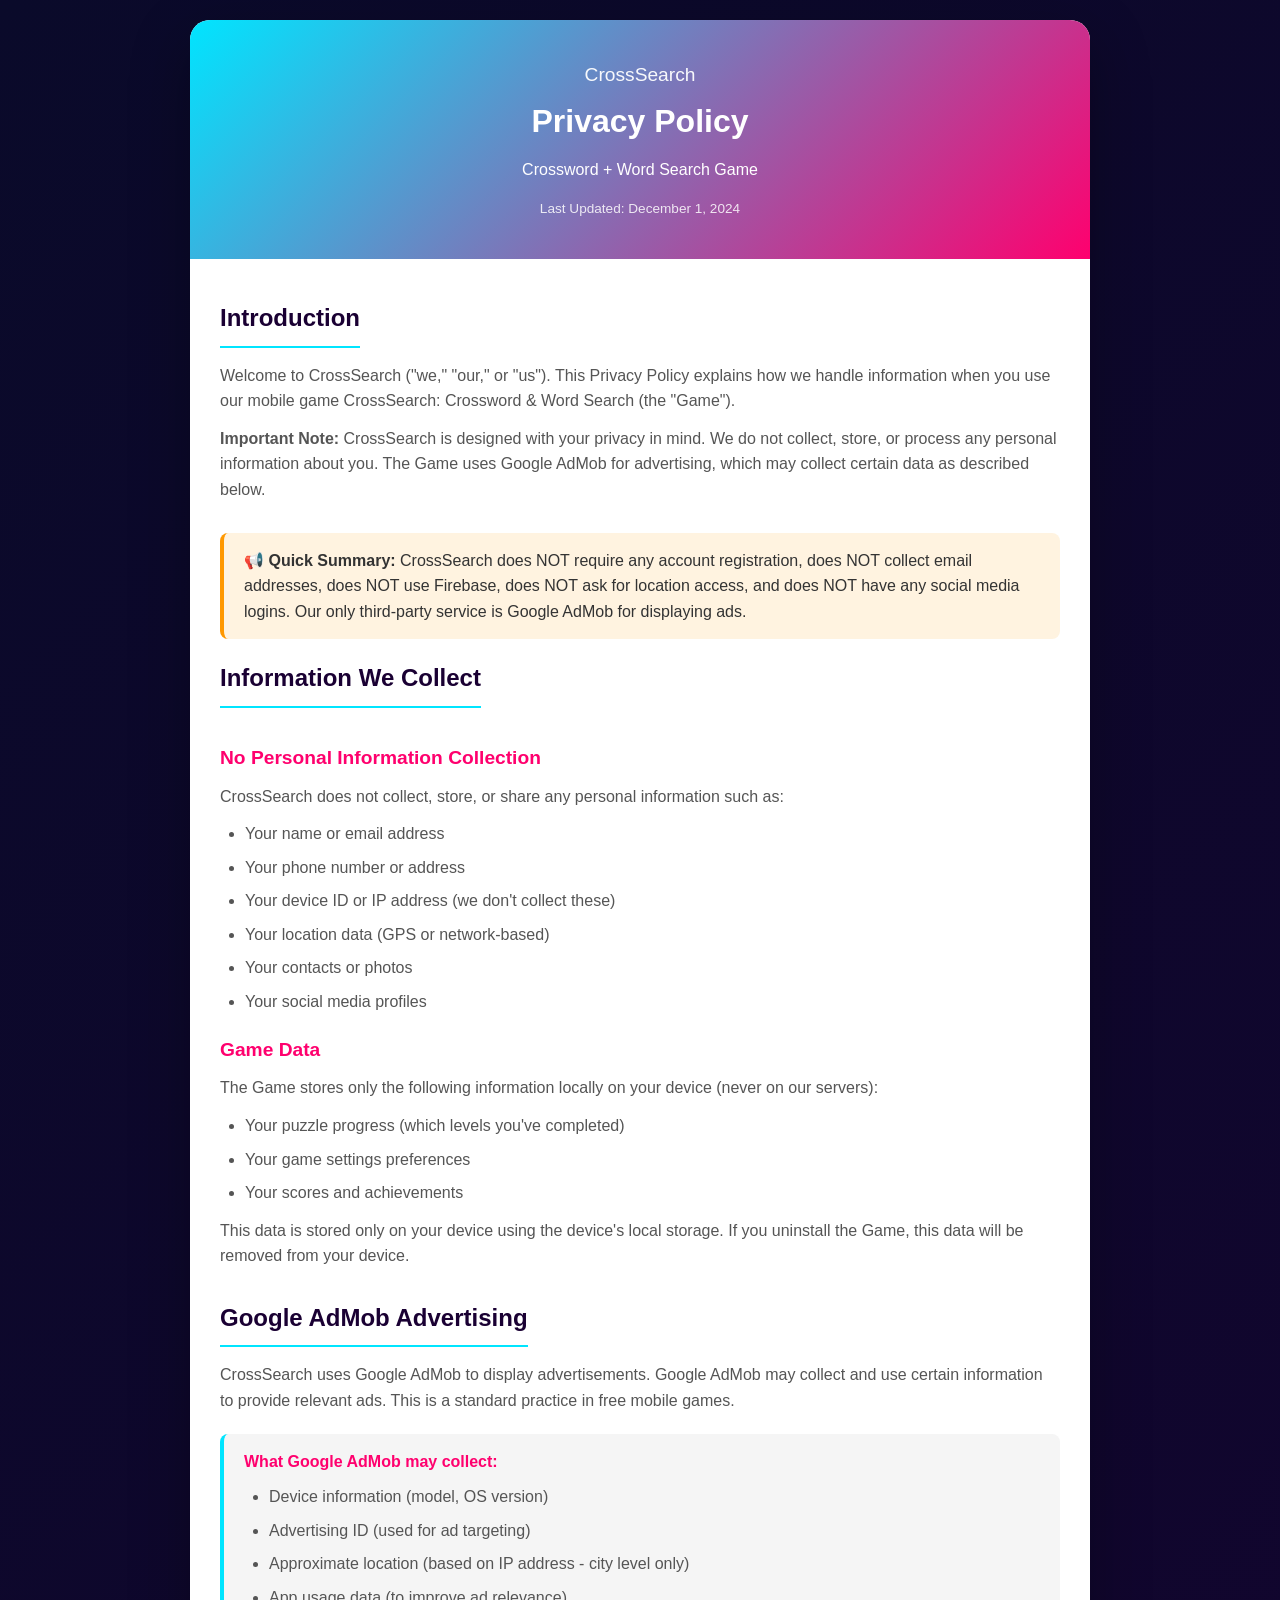
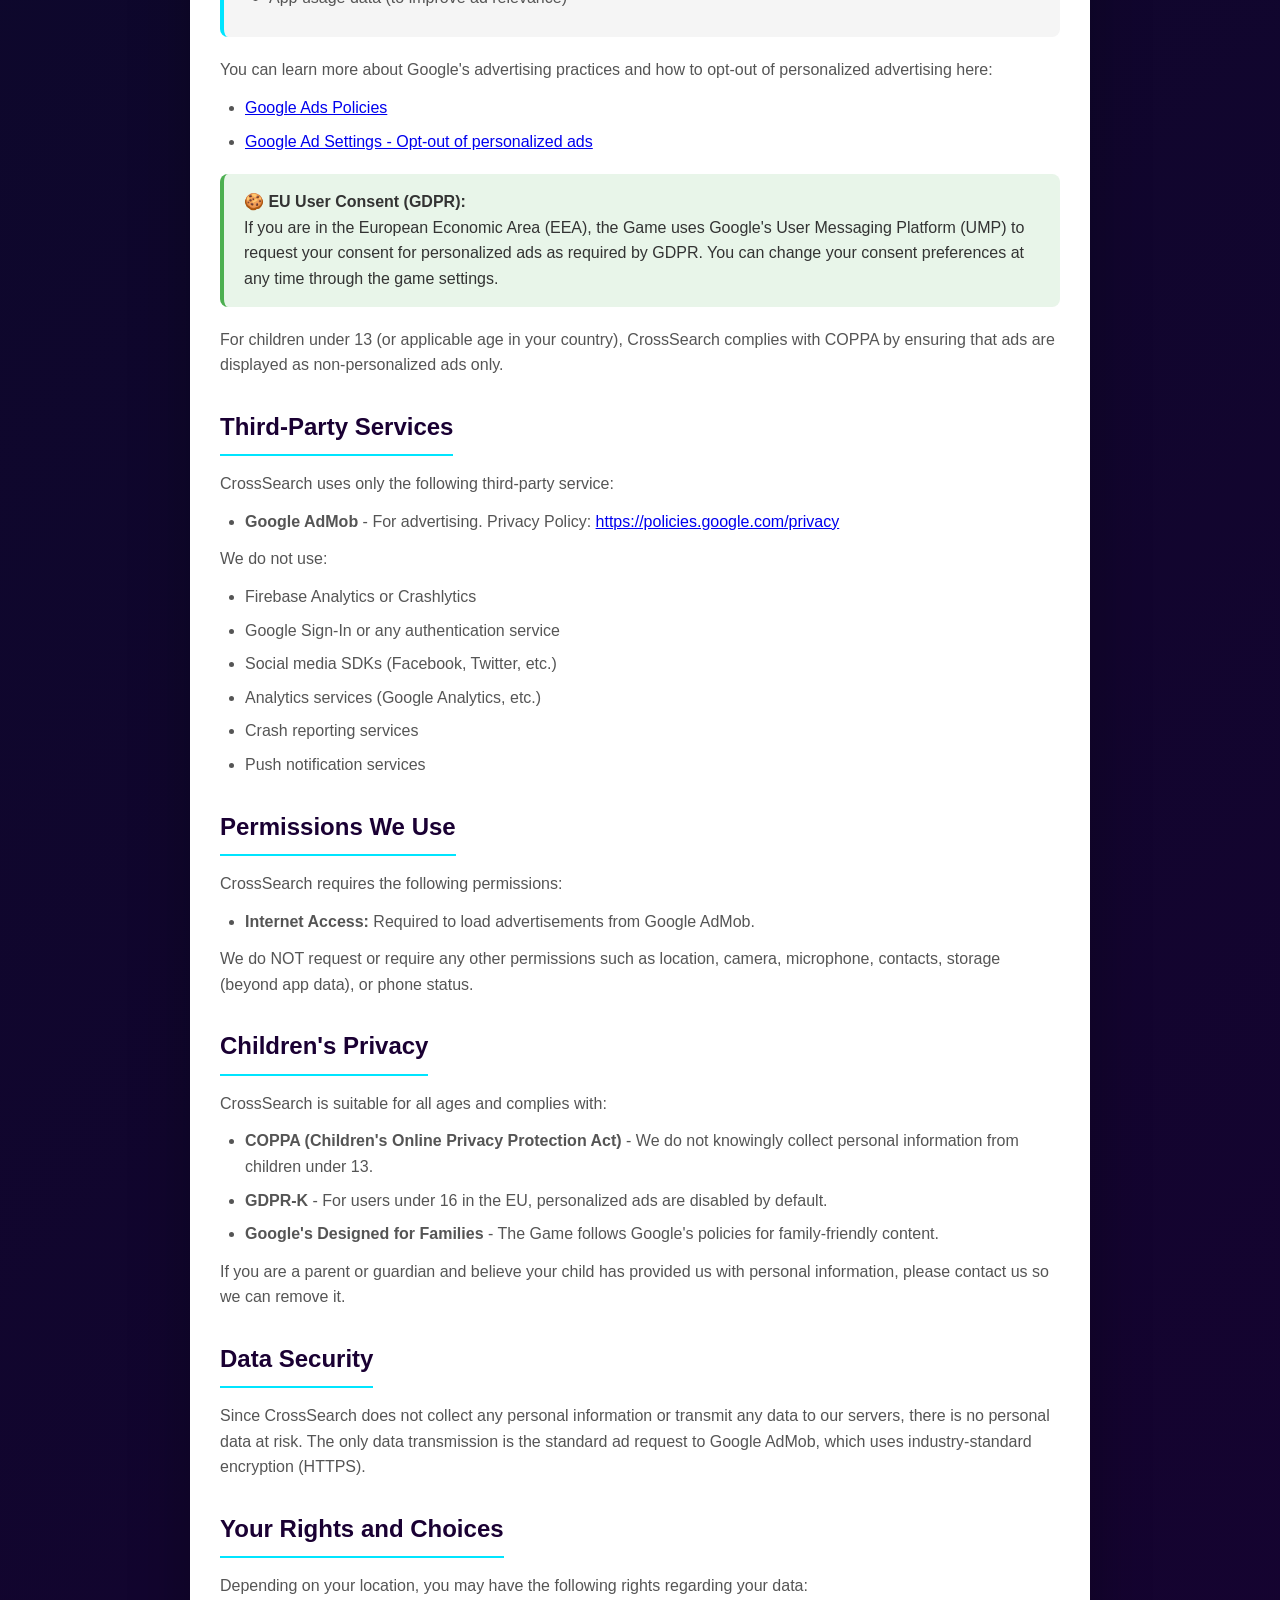
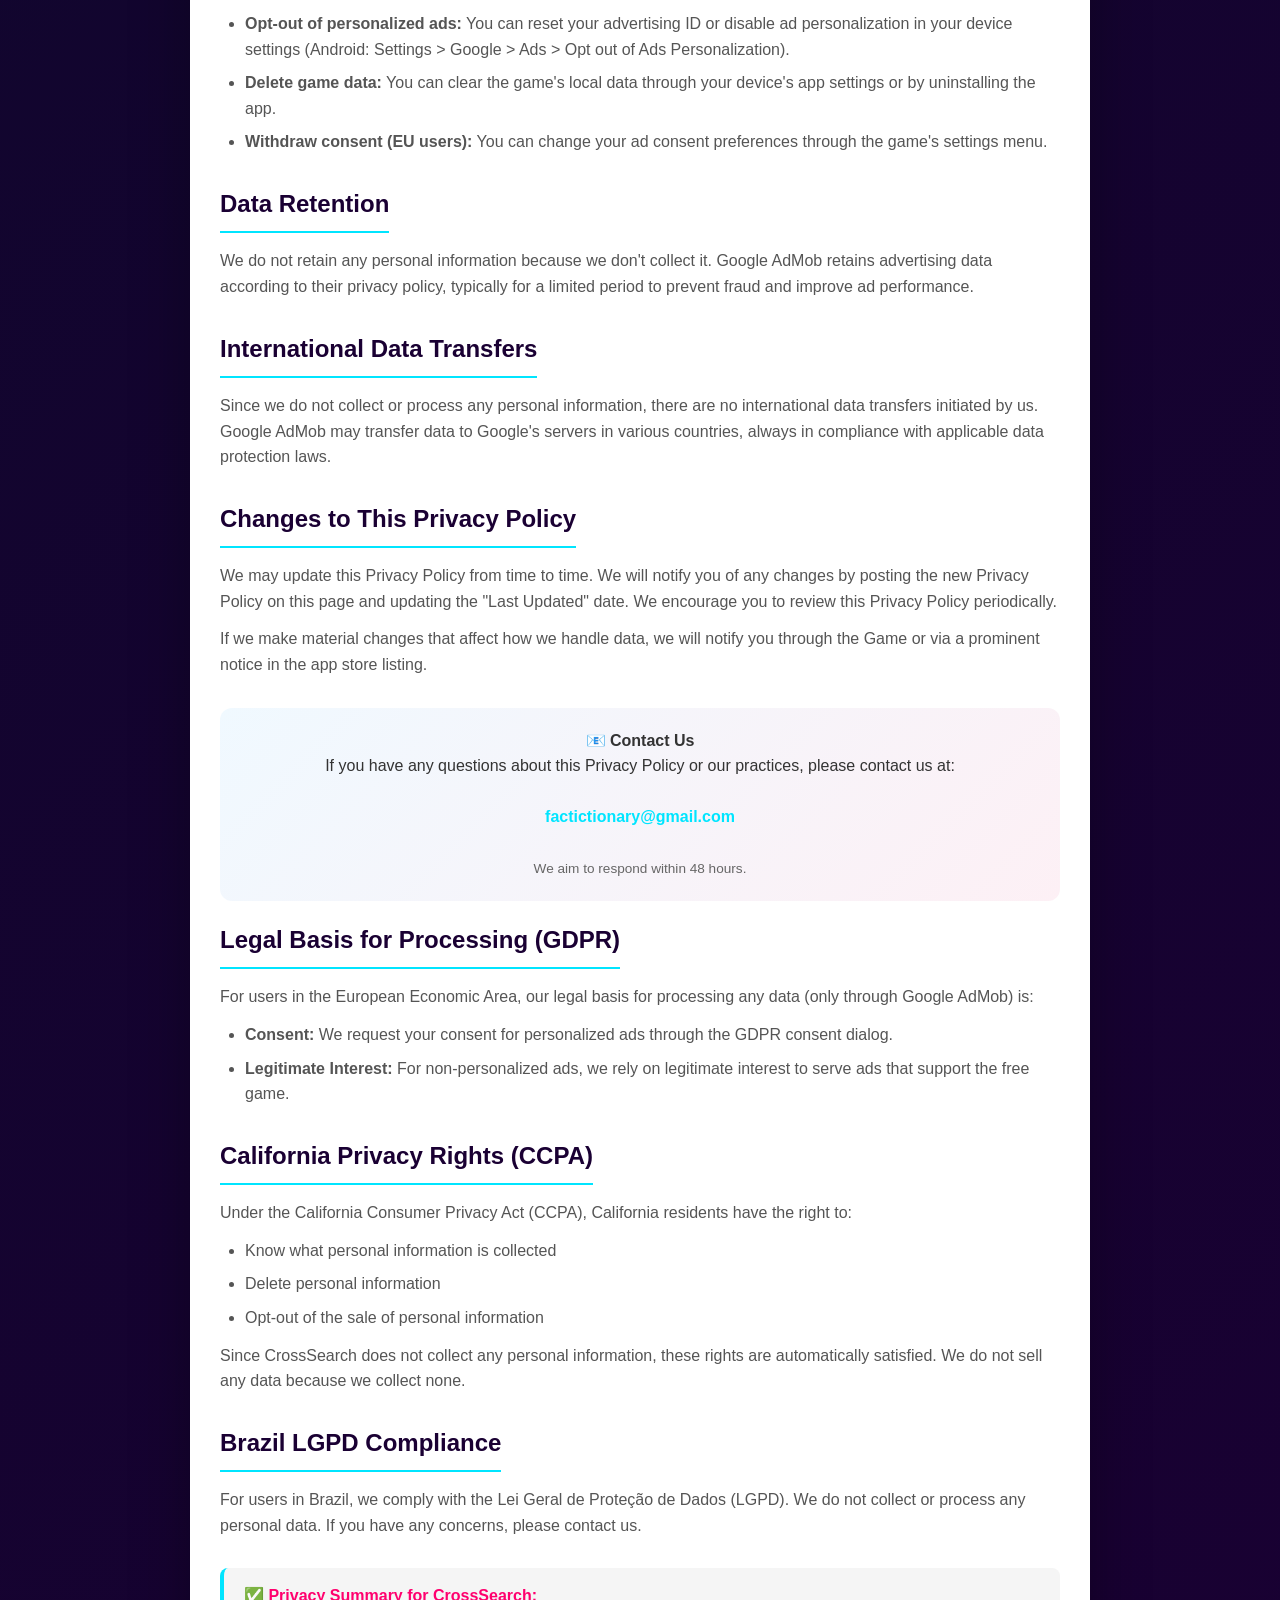
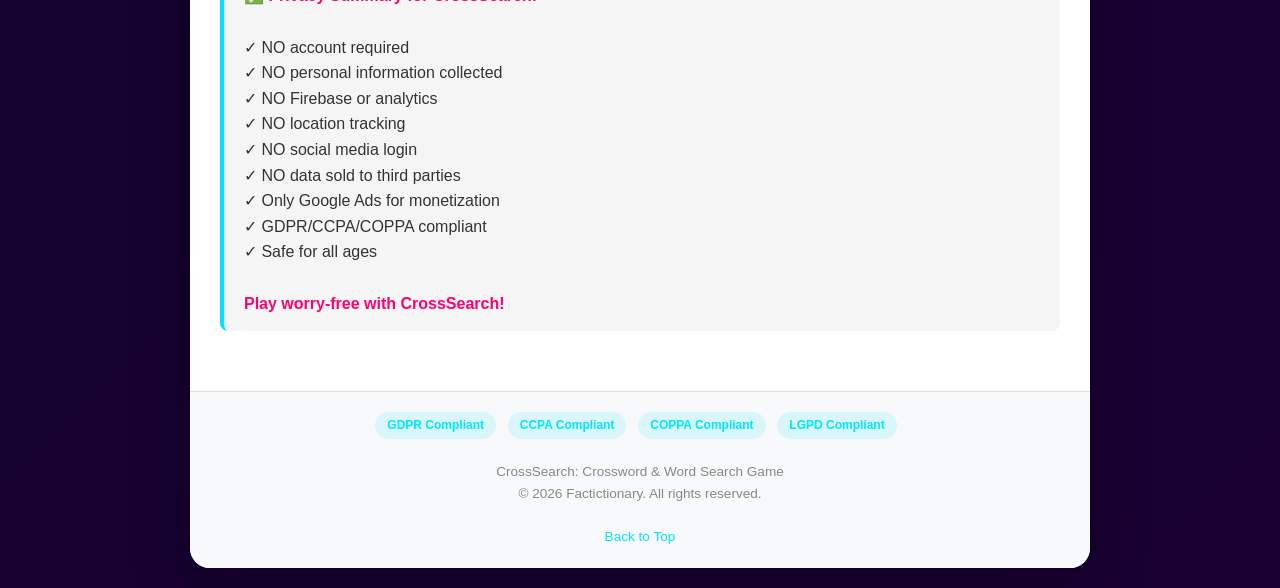
==== privacy_policy.html @ 52f46b91 "Create privacy_policy.html" ====
<!DOCTYPE html>
<html lang="en">
<head>
    <meta charset="UTF-8">
    <meta name="viewport" content="width=device-width, initial-scale=1.0, user-scalable=yes">
    <title>Privacy Policy - CrossSearch: Crossword & Word Search</title>
    <style>
        * {
            margin: 0;
            padding: 0;
            box-sizing: border-box;
        }

        body {
            font-family: -apple-system, BlinkMacSystemFont, 'Segoe UI', Roboto, 'Helvetica Neue', Arial, sans-serif;
            line-height: 1.6;
            color: #333;
            background: linear-gradient(135deg, #0A0A2A 0%, #1A0033 100%);
            padding: 20px;
            min-height: 100vh;
        }

        .container {
            max-width: 900px;
            margin: 0 auto;
            background: white;
            border-radius: 20px;
            box-shadow: 0 20px 60px rgba(0, 0, 0, 0.3);
            overflow: hidden;
        }

        .header {
            background: linear-gradient(135deg, #00E5FF 0%, #FF006E 100%);
            color: white;
            padding: 40px 30px;
            text-align: center;
        }

        .header h1 {
            font-size: 2rem;
            margin-bottom: 10px;
            font-weight: 700;
        }

        .header .app-name {
            font-size: 1.2rem;
            opacity: 0.95;
            margin-bottom: 5px;
        }

        .header .last-updated {
            font-size: 0.85rem;
            opacity: 0.85;
            margin-top: 15px;
        }

        .content {
            padding: 40px 30px;
        }

        .section {
            margin-bottom: 30px;
        }

        .section h2 {
            color: #1A0033;
            font-size: 1.5rem;
            margin-bottom: 15px;
            padding-bottom: 8px;
            border-bottom: 2px solid #00E5FF;
            display: inline-block;
        }

        .section h3 {
            color: #FF006E;
            font-size: 1.2rem;
            margin: 20px 0 10px 0;
        }

        .section p {
            margin-bottom: 12px;
            color: #555;
        }

        .section ul, .section ol {
            margin: 12px 0 12px 25px;
            color: #555;
        }

        .section li {
            margin-bottom: 8px;
        }

        .highlight-box {
            background: #f5f5f5;
            border-left: 4px solid #00E5FF;
            padding: 15px 20px;
            margin: 20px 0;
            border-radius: 8px;
        }

        .highlight-box strong {
            color: #FF006E;
        }

        .contact-box {
            background: linear-gradient(135deg, #f0f9ff 0%, #fdf0f5 100%);
            padding: 20px;
            border-radius: 12px;
            margin: 20px 0;
            text-align: center;
        }

        .contact-box a {
            color: #00E5FF;
            text-decoration: none;
            font-weight: 600;
        }

        .contact-box a:hover {
            color: #FF006E;
            text-decoration: underline;
        }

        .footer {
            background: #f8f9fa;
            padding: 20px 30px;
            text-align: center;
            font-size: 0.85rem;
            color: #888;
            border-top: 1px solid #e0e0e0;
        }

        .badge {
            display: inline-block;
            background: #00E5FF20;
            color: #00E5FF;
            padding: 4px 12px;
            border-radius: 20px;
            font-size: 0.75rem;
            font-weight: 600;
            margin-right: 8px;
        }

        @media (max-width: 600px) {
            body {
                padding: 10px;
            }
            
            .header {
                padding: 30px 20px;
            }
            
            .content {
                padding: 25px 20px;
            }
            
            .section h2 {
                font-size: 1.3rem;
            }
        }

        .consent-box {
            background: #e8f5e9;
            border-left: 4px solid #4caf50;
            padding: 15px 20px;
            margin: 20px 0;
            border-radius: 8px;
        }

        .ad-note {
            background: #fff3e0;
            border-left: 4px solid #ff9800;
            padding: 15px 20px;
            margin: 20px 0;
            border-radius: 8px;
        }
    </style>
</head>
<body>
    <div class="container">
        <div class="header">
            <div class="app-name">CrossSearch</div>
            <h1>Privacy Policy</h1>
            <div>Crossword + Word Search Game</div>
            <div class="last-updated">Last Updated: December 1, 2024</div>
        </div>

        <div class="content">
            <div class="section">
                <h2>Introduction</h2>
                <p>Welcome to CrossSearch ("we," "our," or "us"). This Privacy Policy explains how we handle information when you use our mobile game CrossSearch: Crossword & Word Search (the "Game").</p>
                <p><strong>Important Note:</strong> CrossSearch is designed with your privacy in mind. We do not collect, store, or process any personal information about you. The Game uses Google AdMob for advertising, which may collect certain data as described below.</p>
            </div>

            <div class="ad-note">
                <strong>📢 Quick Summary:</strong> CrossSearch does NOT require any account registration, does NOT collect email addresses, does NOT use Firebase, does NOT ask for location access, and does NOT have any social media logins. Our only third-party service is Google AdMob for displaying ads.
            </div>

            <div class="section">
                <h2>Information We Collect</h2>
                
                <h3>No Personal Information Collection</h3>
                <p>CrossSearch does not collect, store, or share any personal information such as:</p>
                <ul>
                    <li>Your name or email address</li>
                    <li>Your phone number or address</li>
                    <li>Your device ID or IP address (we don't collect these)</li>
                    <li>Your location data (GPS or network-based)</li>
                    <li>Your contacts or photos</li>
                    <li>Your social media profiles</li>
                </ul>

                <h3>Game Data</h3>
                <p>The Game stores only the following information locally on your device (never on our servers):</p>
                <ul>
                    <li>Your puzzle progress (which levels you've completed)</li>
                    <li>Your game settings preferences</li>
                    <li>Your scores and achievements</li>
                </ul>
                <p>This data is stored only on your device using the device's local storage. If you uninstall the Game, this data will be removed from your device.</p>
            </div>

            <div class="section">
                <h2>Google AdMob Advertising</h2>
                <p>CrossSearch uses Google AdMob to display advertisements. Google AdMob may collect and use certain information to provide relevant ads. This is a standard practice in free mobile games.</p>

                <div class="highlight-box">
                    <strong>What Google AdMob may collect:</strong>
                    <ul style="margin-top: 10px;">
                        <li>Device information (model, OS version)</li>
                        <li>Advertising ID (used for ad targeting)</li>
                        <li>Approximate location (based on IP address - city level only)</li>
                        <li>App usage data (to improve ad relevance)</li>
                    </ul>
                </div>

                <p>You can learn more about Google's advertising practices and how to opt-out of personalized advertising here:</p>
                <ul>
                    <li><a href="https://policies.google.com/technologies/ads" target="_blank">Google Ads Policies</a></li>
                    <li><a href="https://adssettings.google.com/" target="_blank">Google Ad Settings - Opt-out of personalized ads</a></li>
                </ul>

                <div class="consent-box">
                    <strong>🍪 EU User Consent (GDPR):</strong><br>
                    If you are in the European Economic Area (EEA), the Game uses Google's User Messaging Platform (UMP) to request your consent for personalized ads as required by GDPR. You can change your consent preferences at any time through the game settings.
                </div>

                <p>For children under 13 (or applicable age in your country), CrossSearch complies with COPPA by ensuring that ads are displayed as non-personalized ads only.</p>
            </div>

            <div class="section">
                <h2>Third-Party Services</h2>
                <p>CrossSearch uses only the following third-party service:</p>
                <ul>
                    <li><strong>Google AdMob</strong> - For advertising. Privacy Policy: <a href="https://policies.google.com/privacy" target="_blank">https://policies.google.com/privacy</a></li>
                </ul>
                <p>We do not use:</p>
                <ul>
                    <li>Firebase Analytics or Crashlytics</li>
                    <li>Google Sign-In or any authentication service</li>
                    <li>Social media SDKs (Facebook, Twitter, etc.)</li>
                    <li>Analytics services (Google Analytics, etc.)</li>
                    <li>Crash reporting services</li>
                    <li>Push notification services</li>
                </ul>
            </div>

            <div class="section">
                <h2>Permissions We Use</h2>
                <p>CrossSearch requires the following permissions:</p>
                <ul>
                    <li><strong>Internet Access:</strong> Required to load advertisements from Google AdMob.</li>
                </ul>
                <p>We do NOT request or require any other permissions such as location, camera, microphone, contacts, storage (beyond app data), or phone status.</p>
            </div>

            <div class="section">
                <h2>Children's Privacy</h2>
                <p>CrossSearch is suitable for all ages and complies with:</p>
                <ul>
                    <li><strong>COPPA (Children's Online Privacy Protection Act)</strong> - We do not knowingly collect personal information from children under 13.</li>
                    <li><strong>GDPR-K</strong> - For users under 16 in the EU, personalized ads are disabled by default.</li>
                    <li><strong>Google's Designed for Families</strong> - The Game follows Google's policies for family-friendly content.</li>
                </ul>
                <p>If you are a parent or guardian and believe your child has provided us with personal information, please contact us so we can remove it.</p>
            </div>

            <div class="section">
                <h2>Data Security</h2>
                <p>Since CrossSearch does not collect any personal information or transmit any data to our servers, there is no personal data at risk. The only data transmission is the standard ad request to Google AdMob, which uses industry-standard encryption (HTTPS).</p>
            </div>

            <div class="section">
                <h2>Your Rights and Choices</h2>
                <p>Depending on your location, you may have the following rights regarding your data:</p>
                <ul>
                    <li><strong>Opt-out of personalized ads:</strong> You can reset your advertising ID or disable ad personalization in your device settings (Android: Settings > Google > Ads > Opt out of Ads Personalization).</li>
                    <li><strong>Delete game data:</strong> You can clear the game's local data through your device's app settings or by uninstalling the app.</li>
                    <li><strong>Withdraw consent (EU users):</strong> You can change your ad consent preferences through the game's settings menu.</li>
                </ul>
            </div>

            <div class="section">
                <h2>Data Retention</h2>
                <p>We do not retain any personal information because we don't collect it. Google AdMob retains advertising data according to their privacy policy, typically for a limited period to prevent fraud and improve ad performance.</p>
            </div>

            <div class="section">
                <h2>International Data Transfers</h2>
                <p>Since we do not collect or process any personal information, there are no international data transfers initiated by us. Google AdMob may transfer data to Google's servers in various countries, always in compliance with applicable data protection laws.</p>
            </div>

            <div class="section">
                <h2>Changes to This Privacy Policy</h2>
                <p>We may update this Privacy Policy from time to time. We will notify you of any changes by posting the new Privacy Policy on this page and updating the "Last Updated" date. We encourage you to review this Privacy Policy periodically.</p>
                <p>If we make material changes that affect how we handle data, we will notify you through the Game or via a prominent notice in the app store listing.</p>
            </div>

            <div class="contact-box">
                <strong>📧 Contact Us</strong><br>
                If you have any questions about this Privacy Policy or our practices, please contact us at:<br><br>
                <a href="mailto:factictionary@gmail.com">factictionary@gmail.com</a><br><br>
                <span style="font-size: 0.85rem; color: #666;">We aim to respond within 48 hours.</span>
            </div>

            <div class="section">
                <h2>Legal Basis for Processing (GDPR)</h2>
                <p>For users in the European Economic Area, our legal basis for processing any data (only through Google AdMob) is:</p>
                <ul>
                    <li><strong>Consent:</strong> We request your consent for personalized ads through the GDPR consent dialog.</li>
                    <li><strong>Legitimate Interest:</strong> For non-personalized ads, we rely on legitimate interest to serve ads that support the free game.</li>
                </ul>
            </div>

            <div class="section">
                <h2>California Privacy Rights (CCPA)</h2>
                <p>Under the California Consumer Privacy Act (CCPA), California residents have the right to:</p>
                <ul>
                    <li>Know what personal information is collected</li>
                    <li>Delete personal information</li>
                    <li>Opt-out of the sale of personal information</li>
                </ul>
                <p>Since CrossSearch does not collect any personal information, these rights are automatically satisfied. We do not sell any data because we collect none.</p>
            </div>

            <div class="section">
                <h2>Brazil LGPD Compliance</h2>
                <p>For users in Brazil, we comply with the Lei Geral de Proteção de Dados (LGPD). We do not collect or process any personal data. If you have any concerns, please contact us.</p>
            </div>

            <div class="highlight-box">
                <strong>✅ Privacy Summary for CrossSearch:</strong><br><br>
                ✓ NO account required<br>
                ✓ NO personal information collected<br>
                ✓ NO Firebase or analytics<br>
                ✓ NO location tracking<br>
                ✓ NO social media login<br>
                ✓ NO data sold to third parties<br>
                ✓ Only Google Ads for monetization<br>
                ✓ GDPR/CCPA/COPPA compliant<br>
                ✓ Safe for all ages<br>
                <br>
                <strong>Play worry-free with CrossSearch!</strong>
            </div>
        </div>

        <div class="footer">
            <span class="badge">GDPR Compliant</span>
            <span class="badge">CCPA Compliant</span>
            <span class="badge">COPPA Compliant</span>
            <span class="badge">LGPD Compliant</span>
            <br><br>
            CrossSearch: Crossword & Word Search Game<br>
            © 2026 Factictionary. All rights reserved.<br>
            <br>
            <a href="#" style="color: #00E5FF; text-decoration: none;">Back to Top</a>
        </div>
    </div>
</body>
</html>
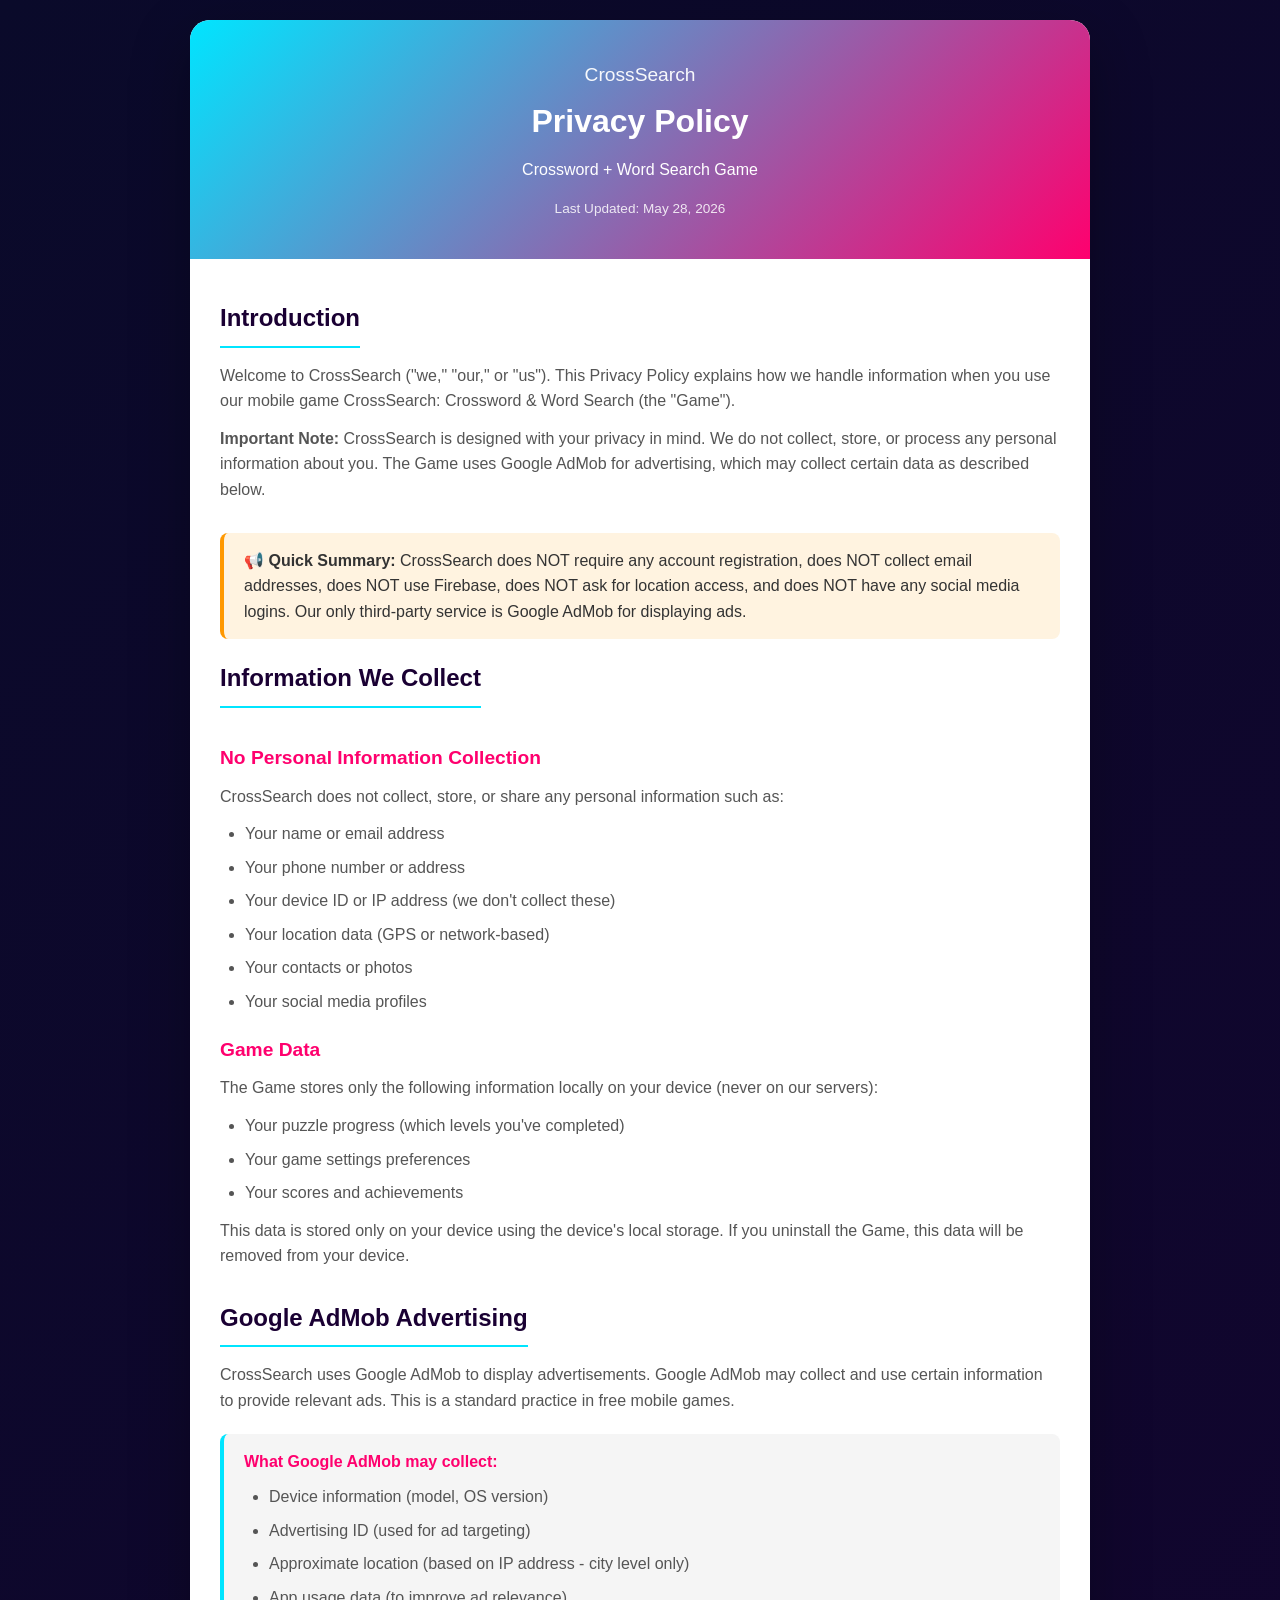
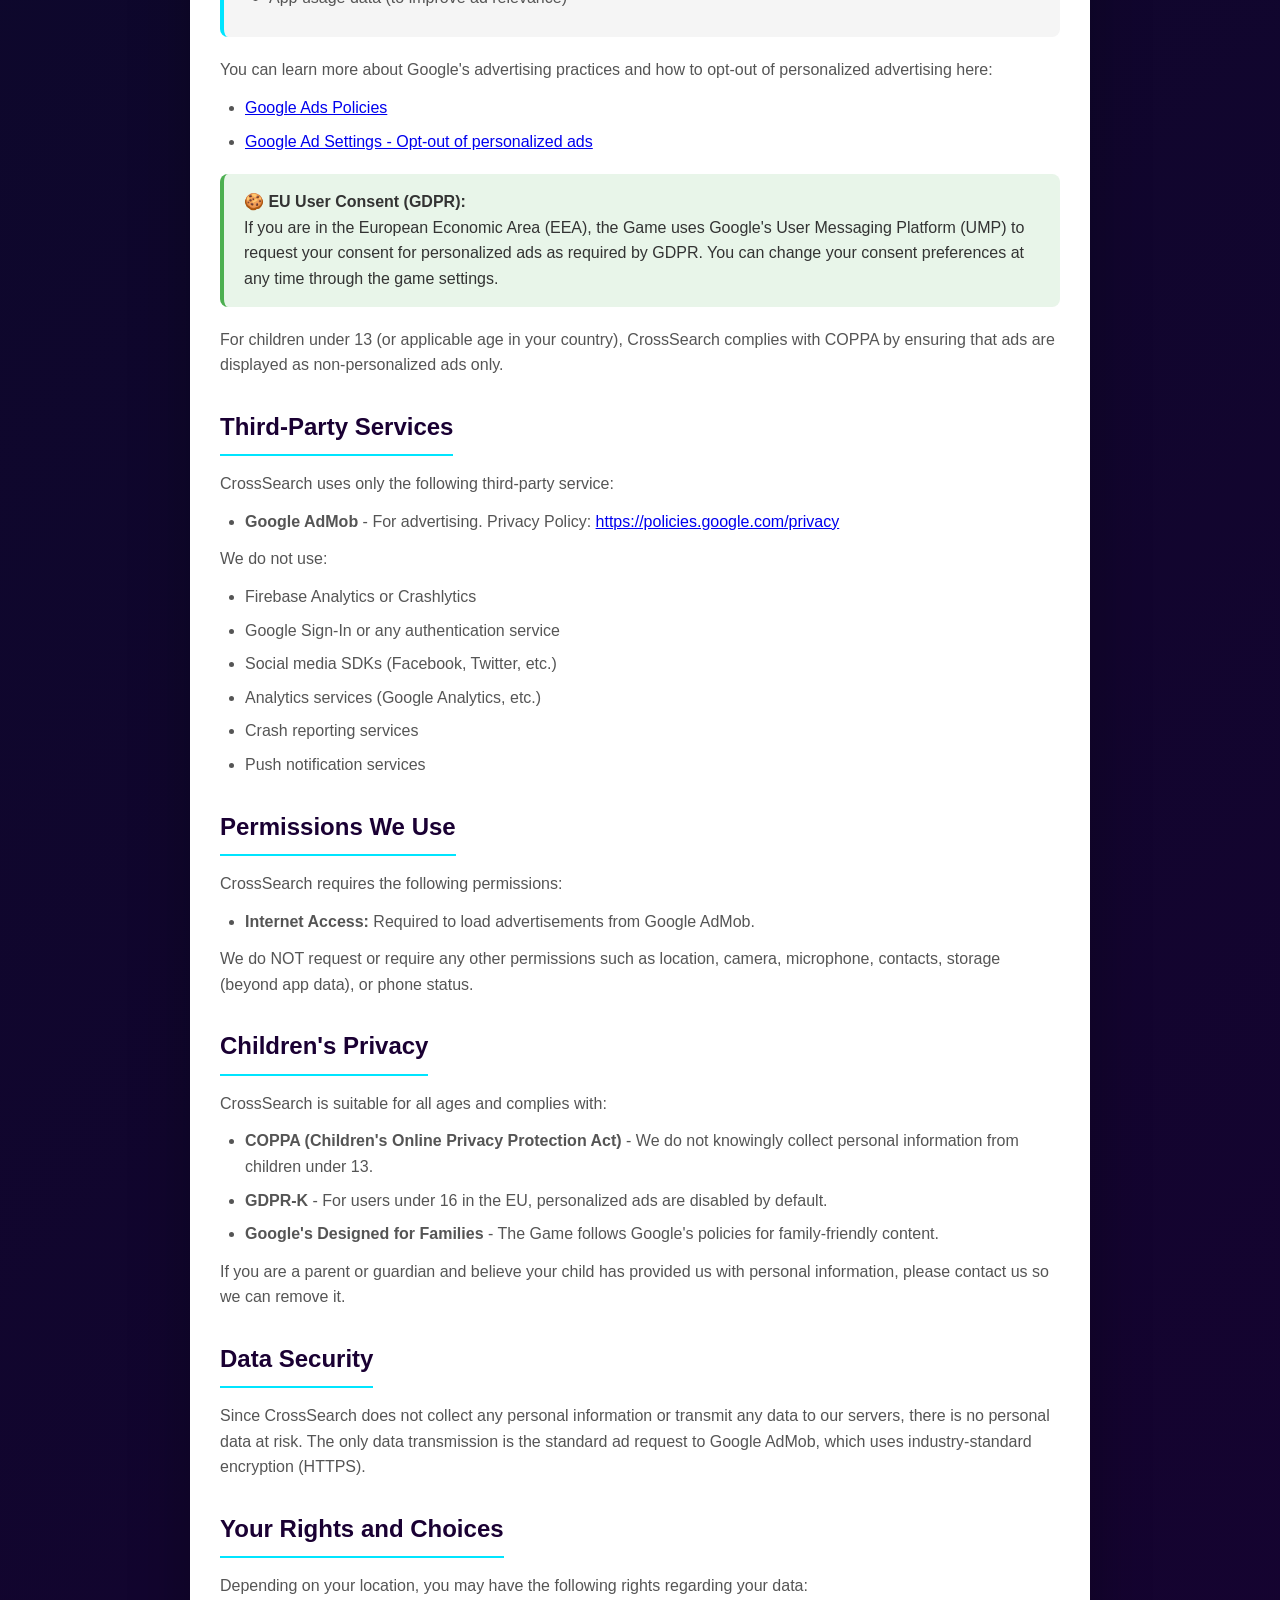
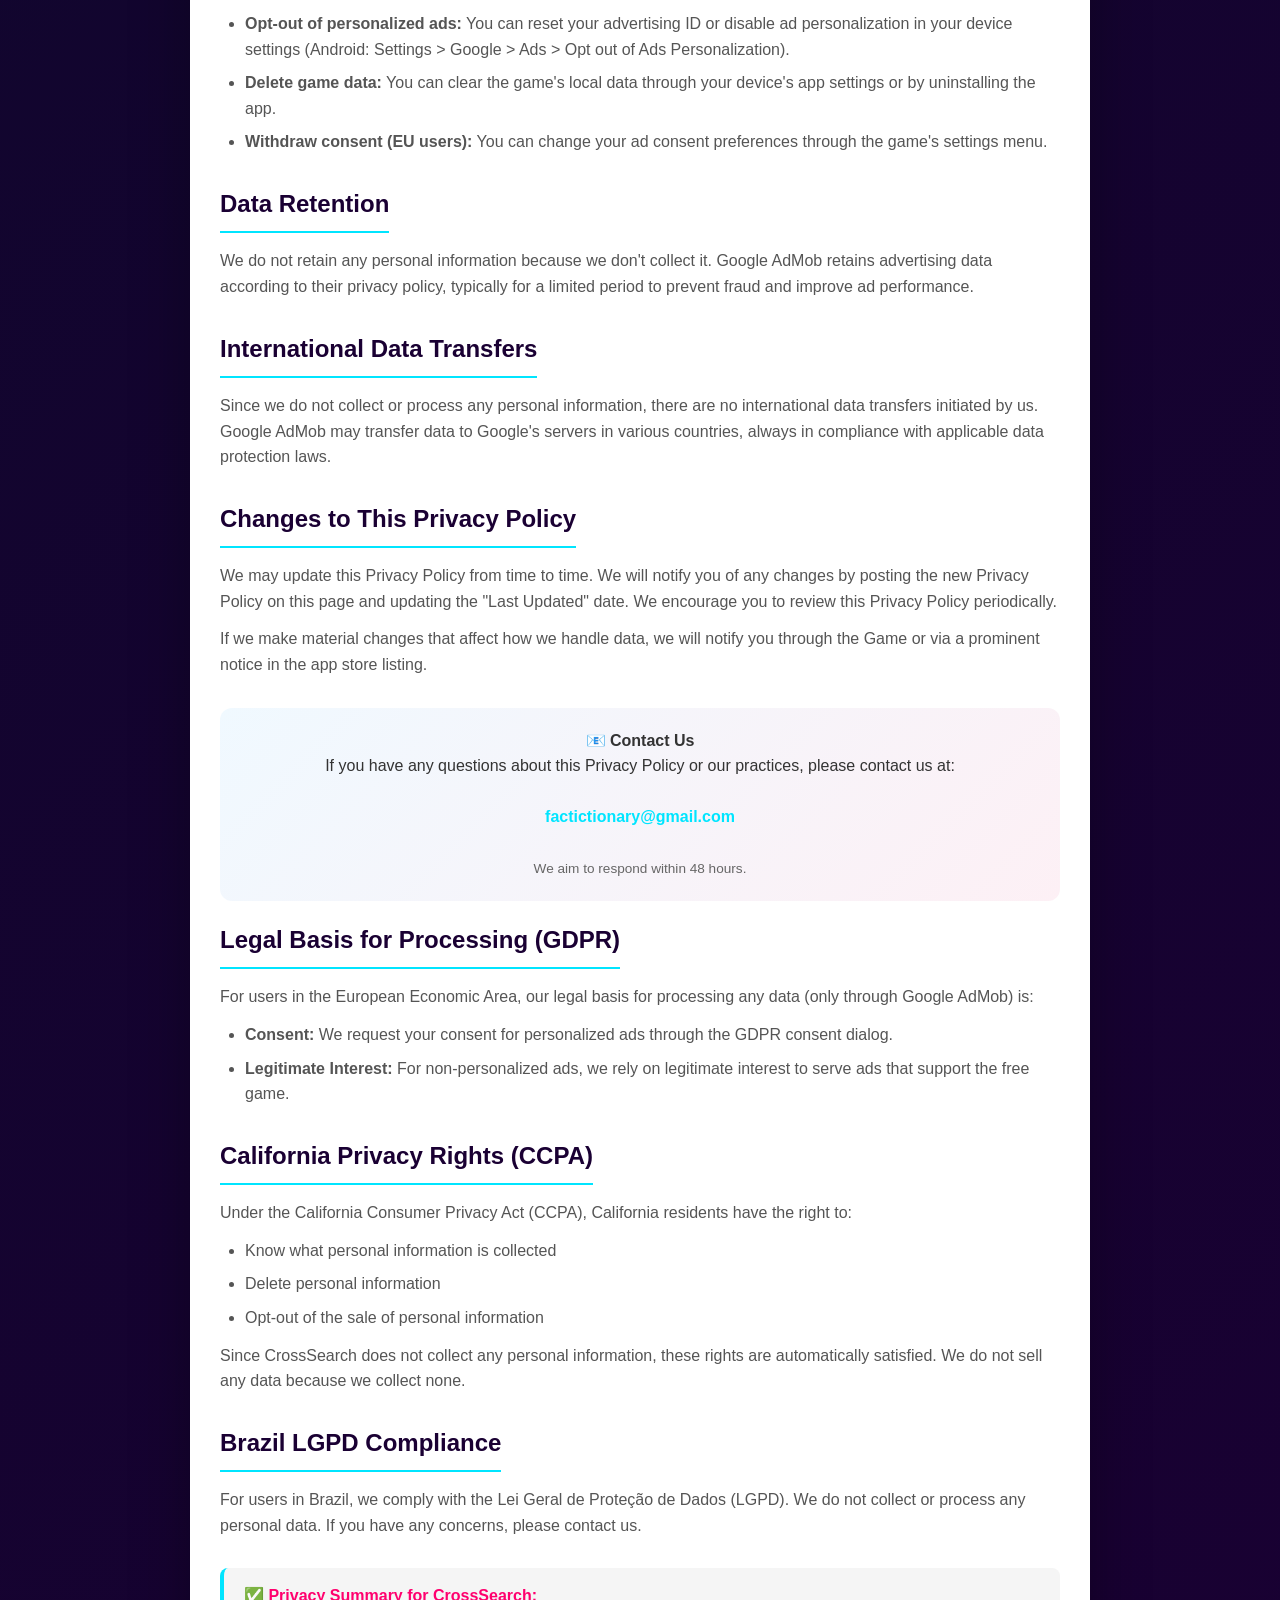
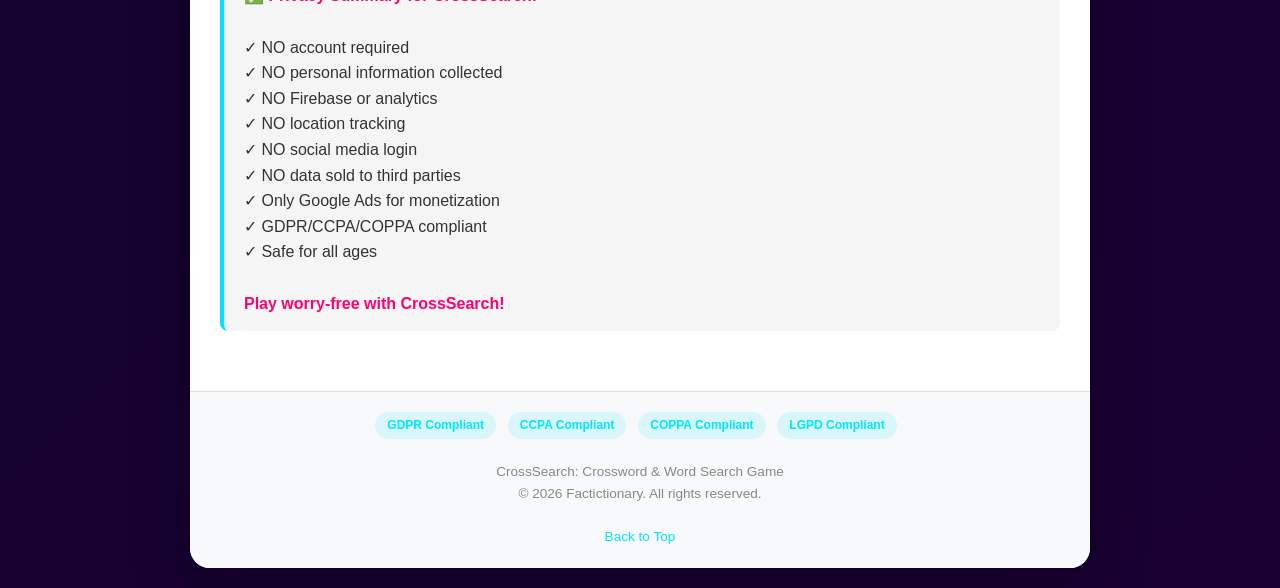
==== commit 115a539d: "Update privacy_policy.html" ====
--- a/privacy_policy.html
+++ b/privacy_policy.html
@@ -183,7 +183,7 @@
             <div class="app-name">CrossSearch</div>
             <h1>Privacy Policy</h1>
             <div>Crossword + Word Search Game</div>
-            <div class="last-updated">Last Updated: December 1, 2024</div>
+            <div class="last-updated">Last Updated: May 28, 2026</div>
         </div>
 
         <div class="content">
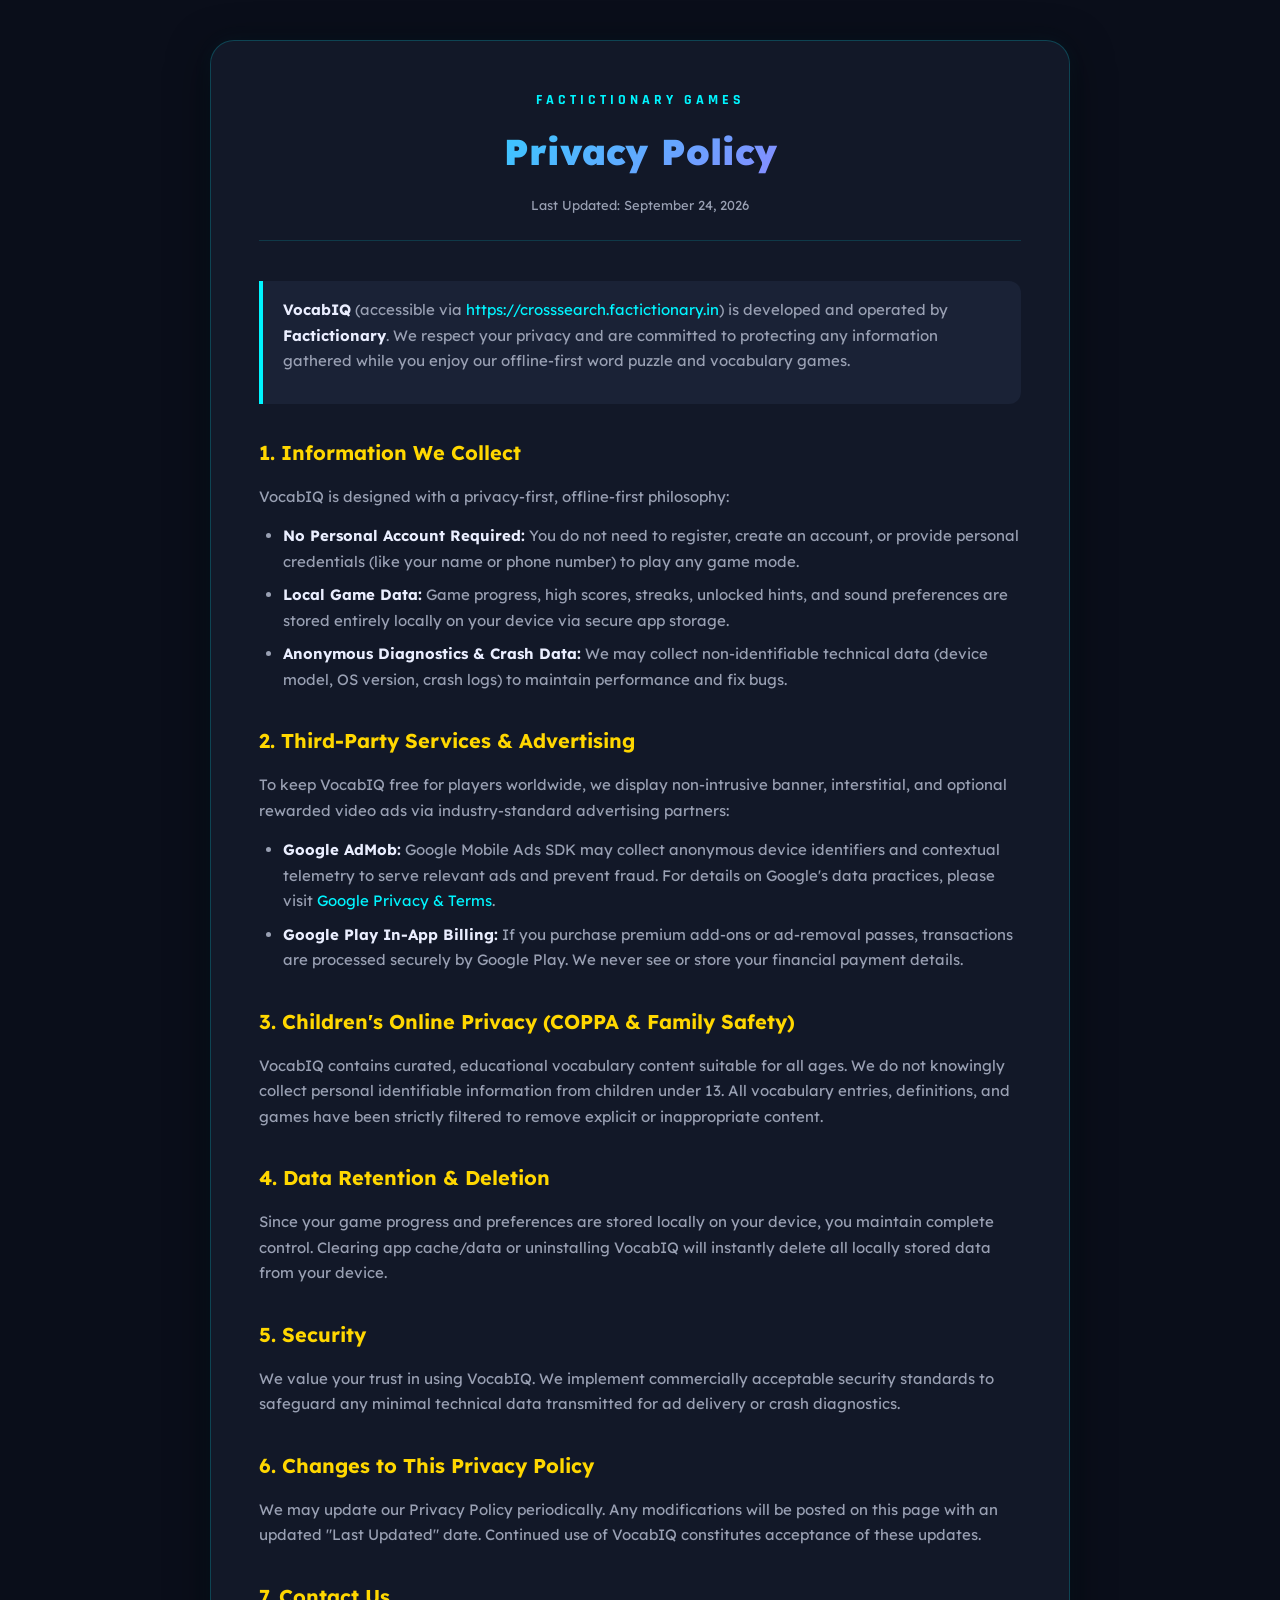
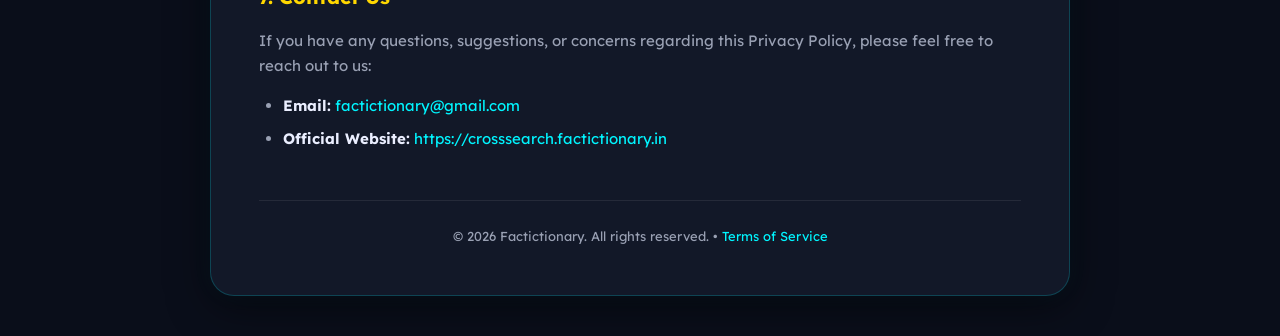
==== commit e8a4dd4c: "Revise privacy policy for VocabIQ branding and content" ====
--- a/privacy_policy.html
+++ b/privacy_policy.html
@@ -2,380 +2,170 @@
 <html lang="en">
 <head>
     <meta charset="UTF-8">
-    <meta name="viewport" content="width=device-width, initial-scale=1.0, user-scalable=yes">
-    <title>Privacy Policy - CrossSearch: Crossword & Word Search</title>
+    <meta name="viewport" content="width=device-width, initial-scale=1.0">
+    <title>Privacy Policy - VocabIQ</title>
+    <link href="https://fonts.googleapis.com/css2?family=Lexend:wght@400;600;700;900&family=Rajdhani:wght@600;700&display=swap" rel="stylesheet">
     <style>
+        :root {
+            --bg-deep: #0A0E1A;
+            --bg-card: #121828;
+            --bg-surface: #1A2236;
+            --neon-cyan: #00F5FF;
+            --neon-purple: #BF5FFF;
+            --neon-gold: #FFD700;
+            --text-primary: #EAEEFF;
+            --text-secondary: #99A0B3;
+            --text-muted: #3D4F72;
+        }
         * {
+            box-sizing: border-box;
             margin: 0;
             padding: 0;
-            box-sizing: border-box;
         }
-
         body {
-            font-family: -apple-system, BlinkMacSystemFont, 'Segoe UI', Roboto, 'Helvetica Neue', Arial, sans-serif;
-            line-height: 1.6;
-            color: #333;
-            background: linear-gradient(135deg, #0A0A2A 0%, #1A0033 100%);
-            padding: 20px;
-            min-height: 100vh;
+            font-family: 'Lexend', sans-serif;
+            background-color: var(--bg-deep);
+            color: var(--text-primary);
+            line-height: 1.7;
+            padding: 40px 20px;
         }
-
         .container {
-            max-width: 900px;
+            max-width: 860px;
             margin: 0 auto;
-            background: white;
-            border-radius: 20px;
-            box-shadow: 0 20px 60px rgba(0, 0, 0, 0.3);
-            overflow: hidden;
+            background: var(--bg-card);
+            padding: 48px;
+            border-radius: 24px;
+            border: 1px solid rgba(0, 245, 255, 0.2);
+            box-shadow: 0 10px 40px rgba(0, 0, 0, 0.5), 0 0 20px rgba(0, 245, 255, 0.05);
         }
-
         .header {
-            background: linear-gradient(135deg, #00E5FF 0%, #FF006E 100%);
-            color: white;
-            padding: 40px 30px;
             text-align: center;
+            margin-bottom: 40px;
+            border-bottom: 1px solid rgba(0, 245, 255, 0.15);
+            padding-bottom: 24px;
         }
-
-        .header h1 {
-            font-size: 2rem;
-            margin-bottom: 10px;
+        .brand {
+            font-family: 'Rajdhani', sans-serif;
+            font-size: 14px;
             font-weight: 700;
-        }
-
-        .header .app-name {
-            font-size: 1.2rem;
-            opacity: 0.95;
-            margin-bottom: 5px;
-        }
-
-        .header .last-updated {
-            font-size: 0.85rem;
-            opacity: 0.85;
-            margin-top: 15px;
-        }
-
-        .content {
-            padding: 40px 30px;
-        }
-
-        .section {
-            margin-bottom: 30px;
-        }
-
-        .section h2 {
-            color: #1A0033;
-            font-size: 1.5rem;
-            margin-bottom: 15px;
-            padding-bottom: 8px;
-            border-bottom: 2px solid #00E5FF;
-            display: inline-block;
-        }
-
-        .section h3 {
-            color: #FF006E;
-            font-size: 1.2rem;
-            margin: 20px 0 10px 0;
-        }
-
-        .section p {
-            margin-bottom: 12px;
-            color: #555;
-        }
-
-        .section ul, .section ol {
-            margin: 12px 0 12px 25px;
-            color: #555;
-        }
-
-        .section li {
+            letter-spacing: 4px;
+            color: var(--neon-cyan);
+            text-transform: uppercase;
             margin-bottom: 8px;
         }
-
-        .highlight-box {
-            background: #f5f5f5;
-            border-left: 4px solid #00E5FF;
-            padding: 15px 20px;
-            margin: 20px 0;
-            border-radius: 8px;
+        h1 {
+            font-size: 36px;
+            font-weight: 900;
+            background: linear-gradient(135deg, var(--neon-cyan), var(--neon-purple));
+            -webkit-background-clip: text;
+            -webkit-text-fill-color: transparent;
+            margin-bottom: 12px;
         }
-
-        .highlight-box strong {
-            color: #FF006E;
+        .last-updated {
+            color: var(--text-secondary);
+            font-size: 13px;
         }
-
-        .contact-box {
-            background: linear-gradient(135deg, #f0f9ff 0%, #fdf0f5 100%);
-            padding: 20px;
-            border-radius: 12px;
-            margin: 20px 0;
-            text-align: center;
+        h2 {
+            font-size: 20px;
+            color: var(--neon-gold);
+            margin-top: 32px;
+            margin-bottom: 14px;
+            display: flex;
+            align-items: center;
+            gap: 10px;
         }
-
-        .contact-box a {
-            color: #00E5FF;
+        p, li {
+            color: var(--text-secondary);
+            font-size: 15px;
+            margin-bottom: 14px;
+        }
+        ul {
+            padding-left: 24px;
+            margin-bottom: 16px;
+        }
+        li {
+            margin-bottom: 8px;
+        }
+        strong {
+            color: var(--text-primary);
+        }
+        a {
+            color: var(--neon-cyan);
             text-decoration: none;
-            font-weight: 600;
+            transition: color 0.2s ease;
         }
-
-        .contact-box a:hover {
-            color: #FF006E;
+        a:hover {
+            color: var(--neon-purple);
             text-decoration: underline;
         }
-
+        .highlight-box {
+            background: var(--bg-surface);
+            border-left: 4px solid var(--neon-cyan);
+            padding: 16px 20px;
+            border-radius: 0 12px 12px 0;
+            margin: 20px 0;
+        }
         .footer {
-            background: #f8f9fa;
-            padding: 20px 30px;
+            margin-top: 48px;
             text-align: center;
-            font-size: 0.85rem;
-            color: #888;
-            border-top: 1px solid #e0e0e0;
-        }
-
-        .badge {
-            display: inline-block;
-            background: #00E5FF20;
-            color: #00E5FF;
-            padding: 4px 12px;
-            border-radius: 20px;
-            font-size: 0.75rem;
-            font-weight: 600;
-            margin-right: 8px;
-        }
-
-        @media (max-width: 600px) {
-            body {
-                padding: 10px;
-            }
-            
-            .header {
-                padding: 30px 20px;
-            }
-            
-            .content {
-                padding: 25px 20px;
-            }
-            
-            .section h2 {
-                font-size: 1.3rem;
-            }
-        }
-
-        .consent-box {
-            background: #e8f5e9;
-            border-left: 4px solid #4caf50;
-            padding: 15px 20px;
-            margin: 20px 0;
-            border-radius: 8px;
-        }
-
-        .ad-note {
-            background: #fff3e0;
-            border-left: 4px solid #ff9800;
-            padding: 15px 20px;
-            margin: 20px 0;
-            border-radius: 8px;
+            border-top: 1px solid rgba(255, 255, 255, 0.08);
+            padding-top: 24px;
+            font-size: 13px;
+            color: var(--text-secondary);
         }
     </style>
 </head>
 <body>
-    <div class="container">
-        <div class="header">
-            <div class="app-name">CrossSearch</div>
-            <h1>Privacy Policy</h1>
-            <div>Crossword + Word Search Game</div>
-            <div class="last-updated">Last Updated: May 28, 2026</div>
-        </div>
 
-        <div class="content">
-            <div class="section">
-                <h2>Introduction</h2>
-                <p>Welcome to CrossSearch ("we," "our," or "us"). This Privacy Policy explains how we handle information when you use our mobile game CrossSearch: Crossword & Word Search (the "Game").</p>
-                <p><strong>Important Note:</strong> CrossSearch is designed with your privacy in mind. We do not collect, store, or process any personal information about you. The Game uses Google AdMob for advertising, which may collect certain data as described below.</p>
-            </div>
+<div class="container">
+    <div class="header">
+        <div class="brand">Factictionary Games</div>
+        <h1>Privacy Policy</h1>
+        <div class="last-updated">Last Updated: September 24, 2026</div>
+    </div>
 
-            <div class="ad-note">
-                <strong>📢 Quick Summary:</strong> CrossSearch does NOT require any account registration, does NOT collect email addresses, does NOT use Firebase, does NOT ask for location access, and does NOT have any social media logins. Our only third-party service is Google AdMob for displaying ads.
-            </div>
+    <div class="highlight-box">
+        <p><strong>VocabIQ</strong> (accessible via <a href="https://crosssearch.factictionary.in" target="_blank">https://crosssearch.factictionary.in</a>) is developed and operated by <strong>Factictionary</strong>. We respect your privacy and are committed to protecting any information gathered while you enjoy our offline-first word puzzle and vocabulary games.</p>
+    </div>
 
-            <div class="section">
-                <h2>Information We Collect</h2>
-                
-                <h3>No Personal Information Collection</h3>
-                <p>CrossSearch does not collect, store, or share any personal information such as:</p>
-                <ul>
-                    <li>Your name or email address</li>
-                    <li>Your phone number or address</li>
-                    <li>Your device ID or IP address (we don't collect these)</li>
-                    <li>Your location data (GPS or network-based)</li>
-                    <li>Your contacts or photos</li>
-                    <li>Your social media profiles</li>
-                </ul>
+    <h2>1. Information We Collect</h2>
+    <p>VocabIQ is designed with a privacy-first, offline-first philosophy:</p>
+    <ul>
+        <li><strong>No Personal Account Required:</strong> You do not need to register, create an account, or provide personal credentials (like your name or phone number) to play any game mode.</li>
+        <li><strong>Local Game Data:</strong> Game progress, high scores, streaks, unlocked hints, and sound preferences are stored entirely locally on your device via secure app storage.</li>
+        <li><strong>Anonymous Diagnostics & Crash Data:</strong> We may collect non-identifiable technical data (device model, OS version, crash logs) to maintain performance and fix bugs.</li>
+    </ul>
 
-                <h3>Game Data</h3>
-                <p>The Game stores only the following information locally on your device (never on our servers):</p>
-                <ul>
-                    <li>Your puzzle progress (which levels you've completed)</li>
-                    <li>Your game settings preferences</li>
-                    <li>Your scores and achievements</li>
-                </ul>
-                <p>This data is stored only on your device using the device's local storage. If you uninstall the Game, this data will be removed from your device.</p>
-            </div>
+    <h2>2. Third-Party Services & Advertising</h2>
+    <p>To keep VocabIQ free for players worldwide, we display non-intrusive banner, interstitial, and optional rewarded video ads via industry-standard advertising partners:</p>
+    <ul>
+        <li><strong>Google AdMob:</strong> Google Mobile Ads SDK may collect anonymous device identifiers and contextual telemetry to serve relevant ads and prevent fraud. For details on Google's data practices, please visit <a href="https://policies.google.com/privacy" target="_blank" rel="noopener">Google Privacy & Terms</a>.</li>
+        <li><strong>Google Play In-App Billing:</strong> If you purchase premium add-ons or ad-removal passes, transactions are processed securely by Google Play. We never see or store your financial payment details.</li>
+    </ul>
 
-            <div class="section">
-                <h2>Google AdMob Advertising</h2>
-                <p>CrossSearch uses Google AdMob to display advertisements. Google AdMob may collect and use certain information to provide relevant ads. This is a standard practice in free mobile games.</p>
+    <h2>3. Children's Online Privacy (COPPA & Family Safety)</h2>
+    <p>VocabIQ contains curated, educational vocabulary content suitable for all ages. We do not knowingly collect personal identifiable information from children under 13. All vocabulary entries, definitions, and games have been strictly filtered to remove explicit or inappropriate content.</p>
 
-                <div class="highlight-box">
-                    <strong>What Google AdMob may collect:</strong>
-                    <ul style="margin-top: 10px;">
-                        <li>Device information (model, OS version)</li>
-                        <li>Advertising ID (used for ad targeting)</li>
-                        <li>Approximate location (based on IP address - city level only)</li>
-                        <li>App usage data (to improve ad relevance)</li>
-                    </ul>
-                </div>
+    <h2>4. Data Retention & Deletion</h2>
+    <p>Since your game progress and preferences are stored locally on your device, you maintain complete control. Clearing app cache/data or uninstalling VocabIQ will instantly delete all locally stored data from your device.</p>
 
-                <p>You can learn more about Google's advertising practices and how to opt-out of personalized advertising here:</p>
-                <ul>
-                    <li><a href="https://policies.google.com/technologies/ads" target="_blank">Google Ads Policies</a></li>
-                    <li><a href="https://adssettings.google.com/" target="_blank">Google Ad Settings - Opt-out of personalized ads</a></li>
-                </ul>
+    <h2>5. Security</h2>
+    <p>We value your trust in using VocabIQ. We implement commercially acceptable security standards to safeguard any minimal technical data transmitted for ad delivery or crash diagnostics.</p>
 
-                <div class="consent-box">
-                    <strong>🍪 EU User Consent (GDPR):</strong><br>
-                    If you are in the European Economic Area (EEA), the Game uses Google's User Messaging Platform (UMP) to request your consent for personalized ads as required by GDPR. You can change your consent preferences at any time through the game settings.
-                </div>
+    <h2>6. Changes to This Privacy Policy</h2>
+    <p>We may update our Privacy Policy periodically. Any modifications will be posted on this page with an updated "Last Updated" date. Continued use of VocabIQ constitutes acceptance of these updates.</p>
 
-                <p>For children under 13 (or applicable age in your country), CrossSearch complies with COPPA by ensuring that ads are displayed as non-personalized ads only.</p>
-            </div>
+    <h2>7. Contact Us</h2>
+    <p>If you have any questions, suggestions, or concerns regarding this Privacy Policy, please feel free to reach out to us:</p>
+    <ul>
+        <li><strong>Email:</strong> <a href="mailto:factictionary@gmail.com">factictionary@gmail.com</a></li>
+        <li><strong>Official Website:</strong> <a href="https://crosssearch.factictionary.in" target="_blank">https://crosssearch.factictionary.in</a></li>
+    </ul>
 
-            <div class="section">
-                <h2>Third-Party Services</h2>
-                <p>CrossSearch uses only the following third-party service:</p>
-                <ul>
-                    <li><strong>Google AdMob</strong> - For advertising. Privacy Policy: <a href="https://policies.google.com/privacy" target="_blank">https://policies.google.com/privacy</a></li>
-                </ul>
-                <p>We do not use:</p>
-                <ul>
-                    <li>Firebase Analytics or Crashlytics</li>
-                    <li>Google Sign-In or any authentication service</li>
-                    <li>Social media SDKs (Facebook, Twitter, etc.)</li>
-                    <li>Analytics services (Google Analytics, etc.)</li>
-                    <li>Crash reporting services</li>
-                    <li>Push notification services</li>
-                </ul>
-            </div>
+    <div class="footer">
+        &copy; 2026 Factictionary. All rights reserved. • <a href="terms_of_service.html">Terms of Service</a>
+    </div>
+</div>
 
-            <div class="section">
-                <h2>Permissions We Use</h2>
-                <p>CrossSearch requires the following permissions:</p>
-                <ul>
-                    <li><strong>Internet Access:</strong> Required to load advertisements from Google AdMob.</li>
-                </ul>
-                <p>We do NOT request or require any other permissions such as location, camera, microphone, contacts, storage (beyond app data), or phone status.</p>
-            </div>
-
-            <div class="section">
-                <h2>Children's Privacy</h2>
-                <p>CrossSearch is suitable for all ages and complies with:</p>
-                <ul>
-                    <li><strong>COPPA (Children's Online Privacy Protection Act)</strong> - We do not knowingly collect personal information from children under 13.</li>
-                    <li><strong>GDPR-K</strong> - For users under 16 in the EU, personalized ads are disabled by default.</li>
-                    <li><strong>Google's Designed for Families</strong> - The Game follows Google's policies for family-friendly content.</li>
-                </ul>
-                <p>If you are a parent or guardian and believe your child has provided us with personal information, please contact us so we can remove it.</p>
-            </div>
-
-            <div class="section">
-                <h2>Data Security</h2>
-                <p>Since CrossSearch does not collect any personal information or transmit any data to our servers, there is no personal data at risk. The only data transmission is the standard ad request to Google AdMob, which uses industry-standard encryption (HTTPS).</p>
-            </div>
-
-            <div class="section">
-                <h2>Your Rights and Choices</h2>
-                <p>Depending on your location, you may have the following rights regarding your data:</p>
-                <ul>
-                    <li><strong>Opt-out of personalized ads:</strong> You can reset your advertising ID or disable ad personalization in your device settings (Android: Settings > Google > Ads > Opt out of Ads Personalization).</li>
-                    <li><strong>Delete game data:</strong> You can clear the game's local data through your device's app settings or by uninstalling the app.</li>
-                    <li><strong>Withdraw consent (EU users):</strong> You can change your ad consent preferences through the game's settings menu.</li>
-                </ul>
-            </div>
-
-            <div class="section">
-                <h2>Data Retention</h2>
-                <p>We do not retain any personal information because we don't collect it. Google AdMob retains advertising data according to their privacy policy, typically for a limited period to prevent fraud and improve ad performance.</p>
-            </div>
-
-            <div class="section">
-                <h2>International Data Transfers</h2>
-                <p>Since we do not collect or process any personal information, there are no international data transfers initiated by us. Google AdMob may transfer data to Google's servers in various countries, always in compliance with applicable data protection laws.</p>
-            </div>
-
-            <div class="section">
-                <h2>Changes to This Privacy Policy</h2>
-                <p>We may update this Privacy Policy from time to time. We will notify you of any changes by posting the new Privacy Policy on this page and updating the "Last Updated" date. We encourage you to review this Privacy Policy periodically.</p>
-                <p>If we make material changes that affect how we handle data, we will notify you through the Game or via a prominent notice in the app store listing.</p>
-            </div>
-
-            <div class="contact-box">
-                <strong>📧 Contact Us</strong><br>
-                If you have any questions about this Privacy Policy or our practices, please contact us at:<br><br>
-                <a href="mailto:factictionary@gmail.com">factictionary@gmail.com</a><br><br>
-                <span style="font-size: 0.85rem; color: #666;">We aim to respond within 48 hours.</span>
-            </div>
-
-            <div class="section">
-                <h2>Legal Basis for Processing (GDPR)</h2>
-                <p>For users in the European Economic Area, our legal basis for processing any data (only through Google AdMob) is:</p>
-                <ul>
-                    <li><strong>Consent:</strong> We request your consent for personalized ads through the GDPR consent dialog.</li>
-                    <li><strong>Legitimate Interest:</strong> For non-personalized ads, we rely on legitimate interest to serve ads that support the free game.</li>
-                </ul>
-            </div>
-
-            <div class="section">
-                <h2>California Privacy Rights (CCPA)</h2>
-                <p>Under the California Consumer Privacy Act (CCPA), California residents have the right to:</p>
-                <ul>
-                    <li>Know what personal information is collected</li>
-                    <li>Delete personal information</li>
-                    <li>Opt-out of the sale of personal information</li>
-                </ul>
-                <p>Since CrossSearch does not collect any personal information, these rights are automatically satisfied. We do not sell any data because we collect none.</p>
-            </div>
-
-            <div class="section">
-                <h2>Brazil LGPD Compliance</h2>
-                <p>For users in Brazil, we comply with the Lei Geral de Proteção de Dados (LGPD). We do not collect or process any personal data. If you have any concerns, please contact us.</p>
-            </div>
-
-            <div class="highlight-box">
-                <strong>✅ Privacy Summary for CrossSearch:</strong><br><br>
-                ✓ NO account required<br>
-                ✓ NO personal information collected<br>
-                ✓ NO Firebase or analytics<br>
-                ✓ NO location tracking<br>
-                ✓ NO social media login<br>
-                ✓ NO data sold to third parties<br>
-                ✓ Only Google Ads for monetization<br>
-                ✓ GDPR/CCPA/COPPA compliant<br>
-                ✓ Safe for all ages<br>
-                <br>
-                <strong>Play worry-free with CrossSearch!</strong>
-            </div>
-        </div>
-
-        <div class="footer">
-            <span class="badge">GDPR Compliant</span>
-            <span class="badge">CCPA Compliant</span>
-            <span class="badge">COPPA Compliant</span>
-            <span class="badge">LGPD Compliant</span>
-            <br><br>
-            CrossSearch: Crossword & Word Search Game<br>
-            © 2026 Factictionary. All rights reserved.<br>
-            <br>
-            <a href="#" style="color: #00E5FF; text-decoration: none;">Back to Top</a>
-        </div>
-    </div>
 </body>
 </html>
